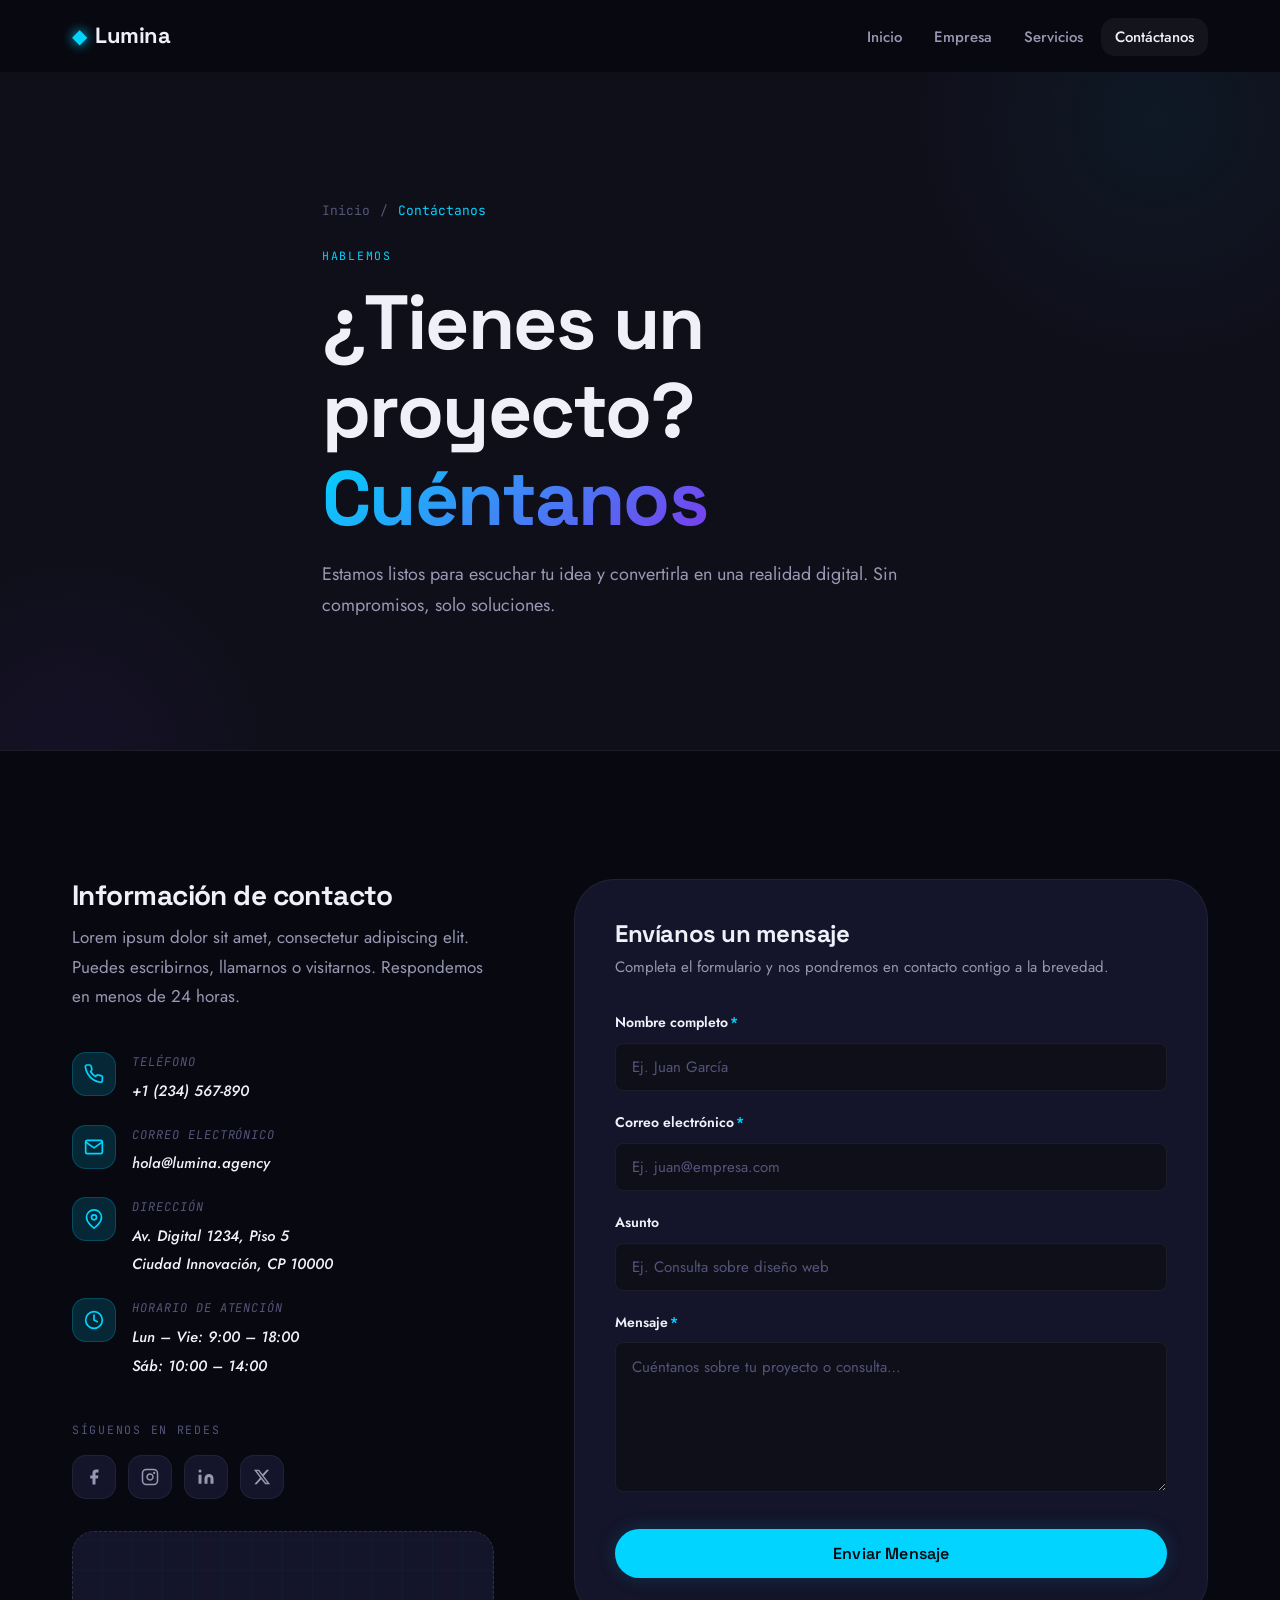
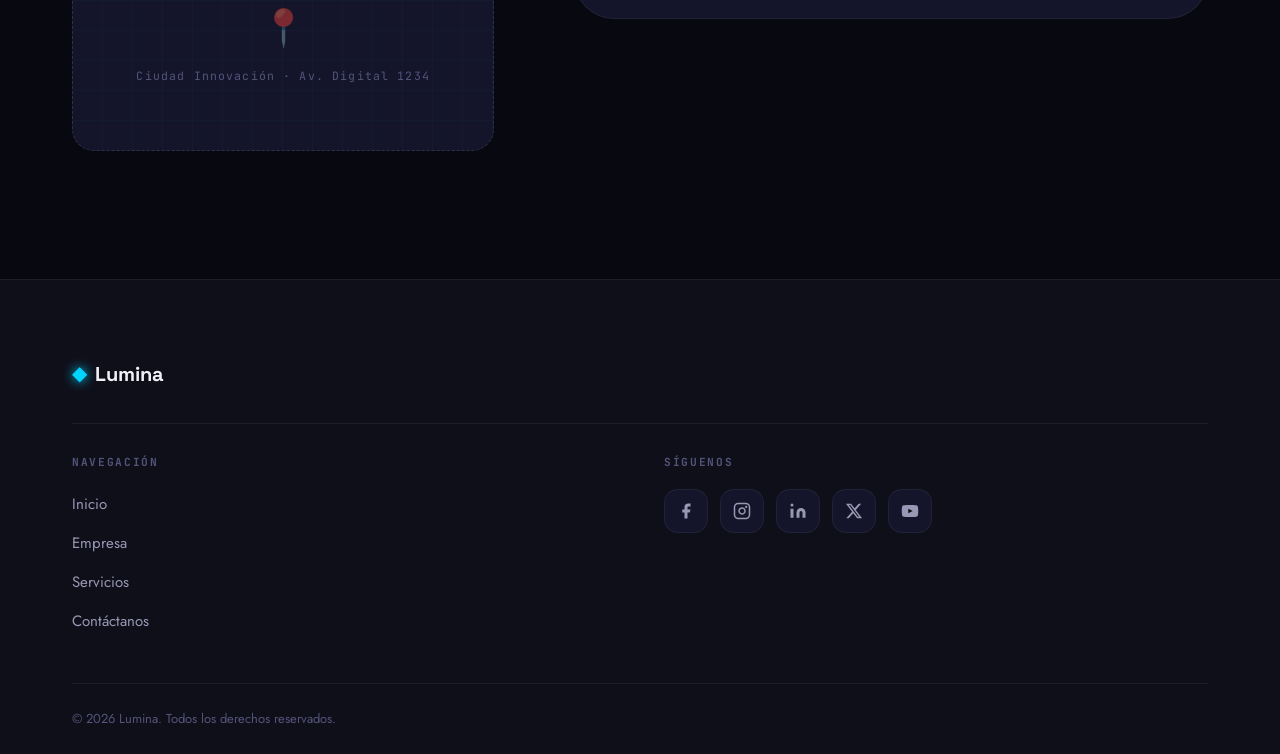
==== contacto.html @ c3c5befe "refactor: rebuild site with full responsive design system and 4-page structure" ====
<!DOCTYPE html>
<html lang="es">
<head>
  <meta charset="UTF-8">
  <meta name="viewport" content="width=device-width, initial-scale=1.0">
  <meta name="description" content="Contáctanos para tu próximo proyecto digital. Lumina ofrece diseño web, estrategia digital y branding. Escríbenos hoy mismo.">
  <meta name="robots" content="index, follow">
  <meta property="og:title" content="Contáctanos — Lumina Agencia Digital">
  <meta property="og:description" content="¿Tienes un proyecto en mente? Hablemos. El equipo de Lumina está listo para ayudarte.">
  <meta property="og:type" content="website">
  <title>Contáctanos — Lumina Agencia Digital</title>
  <link rel="preconnect" href="https://fonts.googleapis.com">
  <link rel="preconnect" href="https://fonts.gstatic.com" crossorigin>
  <link href="https://fonts.googleapis.com/css2?family=Space+Grotesk:wght@400;500;600;700&family=Jost:wght@400;500;600&family=JetBrains+Mono:wght@400;500&display=swap" rel="stylesheet">
  <link rel="stylesheet" href="css/styles.css">
</head>
<body class="page-body">

  <a href="#main-content" class="skip-link">Saltar al contenido principal</a>

  <!-- ── HEADER ── -->
  <header class="site-header" id="site-header" role="banner">
    <div class="container header-inner">
      <a href="index.html" class="logo" aria-label="Lumina — Inicio">
        <span class="logo-mark" aria-hidden="true">◆</span>
        <span class="logo-text">Lumina</span>
      </a>
      <nav class="main-nav" id="main-nav" aria-label="Navegación principal">
        <ul class="nav-list" role="list">
          <li><a href="index.html" class="nav-link">Inicio</a></li>
          <li><a href="empresa.html" class="nav-link">Empresa</a></li>
          <li><a href="servicios.html" class="nav-link">Servicios</a></li>
          <li><a href="contacto.html" class="nav-link">Contáctanos</a></li>
        </ul>
      </nav>
      <button class="hamburger" id="hamburger" aria-label="Abrir menú de navegación" aria-expanded="false" aria-controls="mobile-nav">
        <span aria-hidden="true"></span>
        <span aria-hidden="true"></span>
        <span aria-hidden="true"></span>
      </button>
    </div>
  </header>

  <!-- Mobile nav drawer -->
  <nav class="mobile-nav" id="mobile-nav" aria-label="Navegación móvil" aria-hidden="true">
    <ul class="mobile-nav-list" role="list">
      <li><a href="index.html">Inicio</a></li>
      <li><a href="empresa.html">Empresa</a></li>
      <li><a href="servicios.html">Servicios</a></li>
      <li><a href="contacto.html" class="btn-nav-mobile">Contáctanos</a></li>
    </ul>
  </nav>

  <main id="main-content">

    <!-- ── PAGE HERO ── -->
    <section class="page-hero" aria-labelledby="contacto-heading">
      <div class="container page-hero-content">
        <nav class="breadcrumb" aria-label="Ruta de navegación">
          <a href="index.html">Inicio</a>
          <span class="breadcrumb-sep" aria-hidden="true">/</span>
          <span class="breadcrumb-current" aria-current="page">Contáctanos</span>
        </nav>
        <span class="label">Hablemos</span>
        <h1 id="contacto-heading">¿Tienes un proyecto? <span class="gradient-text">Cuéntanos</span></h1>
        <p>Estamos listos para escuchar tu idea y convertirla en una realidad digital. Sin compromisos, solo soluciones.</p>
      </div>
    </section>

    <!-- ── CONTACT SECTION ── -->
    <section class="contact-section" aria-labelledby="formulario-heading">
      <div class="container contact-grid">

        <!-- ─ Contact Info (left) ─ -->
        <div data-reveal="left">
          <h2 class="contact-info-title" id="formulario-heading">Información de contacto</h2>
          <p class="contact-info-desc">Lorem ipsum dolor sit amet, consectetur adipiscing elit. Puedes escribirnos, llamarnos o visitarnos. Respondemos en menos de 24 horas.</p>

          <address>
            <ul class="contact-items" aria-label="Datos de contacto">
              <li class="contact-item">
                <div class="ci-icon" aria-hidden="true">
                  <svg viewBox="0 0 24 24" aria-hidden="true"><path d="M22 16.92v3a2 2 0 0 1-2.18 2 19.79 19.79 0 0 1-8.63-3.07A19.5 19.5 0 0 1 4.69 12 19.79 19.79 0 0 1 1.61 3.4 2 2 0 0 1 3.6 1.21h3a2 2 0 0 1 2 1.72 12.84 12.84 0 0 0 .7 2.81 2 2 0 0 1-.45 2.11L7.91 9a16 16 0 0 0 6 6l1.27-1.27a2 2 0 0 1 2.11-.45 12.84 12.84 0 0 0 2.81.7A2 2 0 0 1 22 16.92z"/></svg>
                </div>
                <div class="ci-content">
                  <div class="ci-label">Teléfono</div>
                  <a href="tel:+1234567890" class="ci-value" style="transition:color var(--t);" onmouseover="this.style.color='var(--accent)'" onmouseout="this.style.color='var(--text)'">+1 (234) 567-890</a>
                </div>
              </li>
              <li class="contact-item">
                <div class="ci-icon" aria-hidden="true">
                  <svg viewBox="0 0 24 24" aria-hidden="true"><path d="M4 4h16c1.1 0 2 .9 2 2v12c0 1.1-.9 2-2 2H4c-1.1 0-2-.9-2-2V6c0-1.1.9-2 2-2z"/><polyline points="22,6 12,13 2,6"/></svg>
                </div>
                <div class="ci-content">
                  <div class="ci-label">Correo electrónico</div>
                  <a href="mailto:hola@lumina.agency" class="ci-value" style="transition:color var(--t);" onmouseover="this.style.color='var(--accent)'" onmouseout="this.style.color='var(--text)'">hola@lumina.agency</a>
                </div>
              </li>
              <li class="contact-item">
                <div class="ci-icon" aria-hidden="true">
                  <svg viewBox="0 0 24 24" aria-hidden="true"><path d="M21 10c0 7-9 13-9 13s-9-6-9-13a9 9 0 0 1 18 0z"/><circle cx="12" cy="10" r="3"/></svg>
                </div>
                <div class="ci-content">
                  <div class="ci-label">Dirección</div>
                  <span class="ci-value">Av. Digital 1234, Piso 5<br>Ciudad Innovación, CP 10000</span>
                </div>
              </li>
              <li class="contact-item">
                <div class="ci-icon" aria-hidden="true">
                  <svg viewBox="0 0 24 24" aria-hidden="true"><circle cx="12" cy="12" r="10"/><polyline points="12 6 12 12 16 14"/></svg>
                </div>
                <div class="ci-content">
                  <div class="ci-label">Horario de atención</div>
                  <span class="ci-value">Lun – Vie: 9:00 – 18:00<br>Sáb: 10:00 – 14:00</span>
                </div>
              </li>
            </ul>
          </address>

          <!-- Social links -->
          <div style="margin-top:1rem;">
            <p style="font-family:var(--font-mono);font-size:0.72rem;letter-spacing:0.15em;text-transform:uppercase;color:var(--text-3);margin-bottom:1rem;">Síguenos en redes</p>
            <div class="social-links" aria-label="Redes sociales">
              <a href="#" class="social-link" aria-label="Facebook" rel="noopener noreferrer" target="_blank">
                <svg viewBox="0 0 24 24" aria-hidden="true"><path d="M18 2h-3a5 5 0 0 0-5 5v3H7v4h3v8h4v-8h3l1-4h-4V7a1 1 0 0 1 1-1h3z"/></svg>
              </a>
              <a href="#" class="social-link" aria-label="Instagram" rel="noopener noreferrer" target="_blank">
                <svg viewBox="0 0 24 24" aria-hidden="true"><rect x="2" y="2" width="20" height="20" rx="5" ry="5" style="fill:none;stroke:currentColor;stroke-width:2"/><path d="M16 11.37A4 4 0 1 1 12.63 8 4 4 0 0 1 16 11.37z" style="fill:none;stroke:currentColor;stroke-width:2"/><circle cx="17.5" cy="6.5" r="1.5"/></svg>
              </a>
              <a href="#" class="social-link" aria-label="LinkedIn" rel="noopener noreferrer" target="_blank">
                <svg viewBox="0 0 24 24" aria-hidden="true"><path d="M16 8a6 6 0 0 1 6 6v7h-4v-7a2 2 0 0 0-2-2 2 2 0 0 0-2 2v7h-4v-7a6 6 0 0 1 6-6z"/><rect x="2" y="9" width="4" height="12"/><circle cx="4" cy="4" r="2"/></svg>
              </a>
              <a href="#" class="social-link" aria-label="X / Twitter" rel="noopener noreferrer" target="_blank">
                <svg viewBox="0 0 24 24" aria-hidden="true"><path d="M18.244 2.25h3.308l-7.227 8.26 8.502 11.24H16.17l-5.214-6.817L4.99 21.75H1.68l7.73-8.835L1.254 2.25H8.08l4.713 6.231zm-1.161 17.52h1.833L7.084 4.126H5.117z"/></svg>
              </a>
            </div>
          </div>

          <!-- Map placeholder -->
          <div class="map-ph" role="img" aria-label="Mapa de ubicación Lumina — Ciudad Innovación">
            <span class="map-ph-icon" aria-hidden="true">📍</span>
            <span class="map-ph-text">Ciudad Innovación · Av. Digital 1234</span>
          </div>
        </div>

        <!-- ─ Contact Form (right) ─ -->
        <div data-reveal="right">
          <div class="form-card">
            <h2 class="form-title">Envíanos un mensaje</h2>
            <p class="form-sub">Completa el formulario y nos pondremos en contacto contigo a la brevedad.</p>

            <form id="contact-form" novalidate aria-label="Formulario de contacto">

              <div class="form-group">
                <label for="field-name" class="form-label">
                  Nombre completo<span aria-hidden="true">*</span>
                </label>
                <input
                  type="text"
                  id="field-name"
                  class="form-input"
                  name="nombre"
                  placeholder="Ej. Juan García"
                  autocomplete="name"
                  required
                  aria-required="true"
                  aria-describedby="err-name"
                >
                <span id="err-name" class="field-error" role="alert" aria-live="polite"></span>
              </div>

              <div class="form-group">
                <label for="field-email" class="form-label">
                  Correo electrónico<span aria-hidden="true">*</span>
                </label>
                <input
                  type="email"
                  id="field-email"
                  class="form-input"
                  name="correo"
                  placeholder="Ej. juan@empresa.com"
                  autocomplete="email"
                  required
                  aria-required="true"
                  aria-describedby="err-email"
                >
                <span id="err-email" class="field-error" role="alert" aria-live="polite"></span>
              </div>

              <div class="form-group">
                <label for="field-subject" class="form-label">Asunto</label>
                <input
                  type="text"
                  id="field-subject"
                  class="form-input"
                  name="asunto"
                  placeholder="Ej. Consulta sobre diseño web"
                  autocomplete="off"
                >
              </div>

              <div class="form-group">
                <label for="field-message" class="form-label">
                  Mensaje<span aria-hidden="true">*</span>
                </label>
                <textarea
                  id="field-message"
                  class="form-textarea"
                  name="mensaje"
                  placeholder="Cuéntanos sobre tu proyecto o consulta…"
                  rows="5"
                  required
                  aria-required="true"
                  aria-describedby="err-message"
                ></textarea>
                <span id="err-message" class="field-error" role="alert" aria-live="polite"></span>
              </div>

              <button type="submit" class="btn btn-primary form-submit">Enviar Mensaje</button>

              <div id="form-success" class="form-success" role="status" aria-live="polite">
                ✓ ¡Mensaje enviado con éxito! Te contactaremos pronto.
              </div>

            </form>
          </div>
        </div>

      </div>
    </section>

  </main>

  <!-- ── FOOTER ── -->
  <footer class="site-footer" role="contentinfo">
    <div class="container">
      <!-- Brand row -->
      <div class="footer-brand-row">
        <span class="logo-mark" aria-hidden="true">◆</span>
        <span class="footer-logo-text">Lumina</span>
      </div>

      <!-- Two columns -->
      <div class="footer-cols">
        <!-- Col 1: Navigation -->
        <nav aria-label="Navegación del pie de página">
          <h2 class="footer-col-title">Navegación</h2>
          <ul class="footer-nav-list" role="list">
            <li><a href="index.html">Inicio</a></li>
            <li><a href="empresa.html">Empresa</a></li>
            <li><a href="servicios.html">Servicios</a></li>
            <li><a href="contacto.html">Contáctanos</a></li>
          </ul>
        </nav>

        <!-- Col 2: Social -->
        <div>
          <h2 class="footer-col-title">Síguenos</h2>
          <div class="social-links" aria-label="Redes sociales">
            <a href="#" class="social-link" aria-label="Facebook" rel="noopener noreferrer" target="_blank">
              <svg viewBox="0 0 24 24" aria-hidden="true"><path d="M18 2h-3a5 5 0 0 0-5 5v3H7v4h3v8h4v-8h3l1-4h-4V7a1 1 0 0 1 1-1h3z"/></svg>
            </a>
            <a href="#" class="social-link" aria-label="Instagram" rel="noopener noreferrer" target="_blank">
              <svg viewBox="0 0 24 24" aria-hidden="true"><rect x="2" y="2" width="20" height="20" rx="5" ry="5" style="fill:none;stroke:currentColor;stroke-width:2"/><path d="M16 11.37A4 4 0 1 1 12.63 8 4 4 0 0 1 16 11.37z" style="fill:none;stroke:currentColor;stroke-width:2"/><circle cx="17.5" cy="6.5" r="1.5"/></svg>
            </a>
            <a href="#" class="social-link" aria-label="LinkedIn" rel="noopener noreferrer" target="_blank">
              <svg viewBox="0 0 24 24" aria-hidden="true"><path d="M16 8a6 6 0 0 1 6 6v7h-4v-7a2 2 0 0 0-2-2 2 2 0 0 0-2 2v7h-4v-7a6 6 0 0 1 6-6z"/><rect x="2" y="9" width="4" height="12"/><circle cx="4" cy="4" r="2"/></svg>
            </a>
            <a href="#" class="social-link" aria-label="X / Twitter" rel="noopener noreferrer" target="_blank">
              <svg viewBox="0 0 24 24" aria-hidden="true"><path d="M18.244 2.25h3.308l-7.227 8.26 8.502 11.24H16.17l-5.214-6.817L4.99 21.75H1.68l7.73-8.835L1.254 2.25H8.08l4.713 6.231zm-1.161 17.52h1.833L7.084 4.126H5.117z"/></svg>
            </a>
            <a href="#" class="social-link" aria-label="YouTube" rel="noopener noreferrer" target="_blank">
              <svg viewBox="0 0 24 24" aria-hidden="true"><path d="M22.54 6.42a2.78 2.78 0 0 0-1.94-1.96C18.88 4 12 4 12 4s-6.88 0-8.6.46a2.78 2.78 0 0 0-1.94 1.96A29 29 0 0 0 1 12a29 29 0 0 0 .46 5.58A2.78 2.78 0 0 0 3.4 19.6C5.12 20 12 20 12 20s6.88 0 8.6-.46a2.78 2.78 0 0 0 1.94-1.96A29 29 0 0 0 23 12a29 29 0 0 0-.46-5.58z"/><polygon points="9.75 15.02 15.5 12 9.75 8.98 9.75 15.02" style="fill:var(--bg)"/></svg>
            </a>
          </div>
        </div>
      </div>
    </div>

    <div class="footer-bottom">
      <div class="container" style="display:flex;flex-wrap:wrap;justify-content:space-between;align-items:center;gap:0.5rem;">
        <p class="footer-copy">&copy; 2026 Lumina. Todos los derechos reservados.</p>
      </div>
    </div>
  </footer>

  <script src="js/main.js"></script>
</body>
</html>
---- css/styles.css ----
/* =============================================================
   LUMINA — Global Stylesheet v1.0
   Dark-first · Mobile-first · Neon accents · SEO-ready
   ============================================================= */

/* ── 1. DESIGN TOKENS ── */
:root {
  /* Background palette */
  --bg: #080810;
  --bg-surface: #0f0f1a;
  --bg-card: #14142a;
  --bg-card-hover: #1a1a32;

  /* Borders */
  --border: rgba(255, 255, 255, 0.06);
  --border-md: rgba(255, 255, 255, 0.12);

  /* Accent colors */
  --accent: #00d4ff;
  --accent-hover: #33ddff;
  --accent-glow: rgba(0, 212, 255, 0.16);
  --accent-2: #7c3aed;
  --accent-2-glow: rgba(124, 58, 237, 0.16);
  --accent-amber: #f59e0b;

  /* Text */
  --text: #f0f0f8;
  --text-2: #9898b4;
  --text-3: #54547a;

  /* Typography */
  --font-display: 'Space Grotesk', system-ui, sans-serif;
  --font-body: 'Jost', system-ui, -apple-system, sans-serif;
  --font-mono: 'JetBrains Mono', 'Fira Code', monospace;

  /* Fluid type scale */
  --h1: clamp(2.4rem, 6vw, 5rem);
  --h2: clamp(1.9rem, 4vw, 3rem);
  --h3: clamp(1.2rem, 2.5vw, 1.625rem);
  --body-size: clamp(1rem, 1.5vw, 1.0625rem);

  /* Spacing */
  --container: 1200px;
  --pad: clamp(1rem, 4vw, 2rem);
  --section: clamp(5rem, 10vw, 9rem);

  /* Border radius */
  --r-sm: 8px;
  --r-md: 14px;
  --r-lg: 22px;
  --r-xl: 40px;

  /* Shadows */
  --shadow: 0 8px 32px rgba(0, 0, 0, 0.55);
  --shadow-sm: 0 2px 8px rgba(0, 0, 0, 0.4);
  --glow: 0 0 24px var(--accent-glow);

  /* Transitions */
  --ease: cubic-bezier(0.4, 0, 0.2, 1);
  --t: 0.25s var(--ease);
  --t-slow: 0.4s var(--ease);
}

/* ── 2. RESET & BASE ── */
*, *::before, *::after {
  box-sizing: border-box;
  margin: 0;
  padding: 0;
}

html {
  scroll-behavior: smooth;
  -webkit-text-size-adjust: 100%;
}

body {
  font-family: var(--font-body);
  font-size: var(--body-size);
  line-height: 1.7;
  color: var(--text);
  background: var(--bg);
  overflow-x: hidden;
  -webkit-font-smoothing: antialiased;
  -moz-osx-font-smoothing: grayscale;
}

img, video {
  max-width: 100%;
  height: auto;
  display: block;
}

a {
  color: inherit;
  text-decoration: none;
}

ul, ol { list-style: none; }

button {
  border: none;
  background: none;
  cursor: pointer;
  font-family: inherit;
  font-size: inherit;
  color: inherit;
}

input, textarea, select {
  font-family: inherit;
  font-size: inherit;
}

h1, h2, h3, h4, h5, h6 {
  font-family: var(--font-display);
  font-weight: 700;
  line-height: 1.15;
  letter-spacing: -0.02em;
  color: var(--text);
}

/* ── 3. LAYOUT ── */
.container {
  width: 100%;
  max-width: var(--container);
  margin-inline: auto;
  padding-inline: var(--pad);
}

section {
  padding-block: var(--section);
}

/* ── 4. TYPOGRAPHY UTILITIES ── */
.label {
  font-family: var(--font-mono);
  font-size: 0.72rem;
  letter-spacing: 0.15em;
  text-transform: uppercase;
  color: var(--accent);
  display: block;
  margin-bottom: 0.75rem;
}

.section-title {
  font-size: var(--h2);
  margin-bottom: 1rem;
}

.section-sub {
  font-size: var(--body-size);
  color: var(--text-2);
  max-width: 58ch;
  line-height: 1.75;
}

.gradient-text {
  background: linear-gradient(135deg, var(--accent) 0%, var(--accent-2) 100%);
  -webkit-background-clip: text;
  -webkit-text-fill-color: transparent;
  background-clip: text;
}

.text-center { text-align: center; }

/* ── 5. BUTTONS ── */
.btn {
  display: inline-flex;
  align-items: center;
  justify-content: center;
  gap: 0.5rem;
  padding: 0.75rem 1.75rem;
  border-radius: var(--r-xl);
  font-family: var(--font-display);
  font-size: 0.9375rem;
  font-weight: 600;
  letter-spacing: 0.01em;
  transition: var(--t);
  white-space: nowrap;
  cursor: pointer;
}

.btn-primary {
  background: var(--accent);
  color: #080810;
  box-shadow: 0 0 20px var(--accent-glow);
}
.btn-primary:hover {
  background: var(--accent-hover);
  box-shadow: 0 0 32px rgba(0, 212, 255, 0.35);
  transform: translateY(-2px);
}

.btn-secondary {
  background: var(--accent-2);
  color: #fff;
  box-shadow: 0 0 20px var(--accent-2-glow);
}
.btn-secondary:hover {
  background: #8b46f5;
  box-shadow: 0 0 32px rgba(124, 58, 237, 0.35);
  transform: translateY(-2px);
}

.btn-outline {
  background: transparent;
  color: var(--accent);
  border: 1px solid var(--accent);
}
.btn-outline:hover {
  background: var(--accent);
  color: #080810;
  box-shadow: var(--glow);
  transform: translateY(-2px);
}

/* ── 6. HEADER & NAVIGATION ── */
.site-header {
  position: fixed;
  top: 0;
  left: 0;
  right: 0;
  z-index: 100;
  transition: background var(--t-slow), border-color var(--t-slow), backdrop-filter var(--t-slow);
  border-bottom: 1px solid transparent;
}

.site-header.scrolled {
  background: rgba(8, 8, 16, 0.9);
  backdrop-filter: blur(18px);
  -webkit-backdrop-filter: blur(18px);
  border-bottom-color: var(--border);
}

.header-inner {
  display: flex;
  align-items: center;
  justify-content: space-between;
  height: 72px;
  gap: 2rem;
}

.logo {
  display: flex;
  align-items: center;
  gap: 0.5rem;
  font-family: var(--font-display);
  font-size: 1.375rem;
  font-weight: 700;
  letter-spacing: -0.02em;
  color: var(--text);
  transition: color var(--t);
  flex-shrink: 0;
}
.logo:hover { color: var(--accent); }

.logo-mark {
  color: var(--accent);
  font-size: 1.25rem;
  filter: drop-shadow(0 0 6px var(--accent));
}

/* Desktop nav */
.main-nav { display: none; }

@media (min-width: 768px) {
  .main-nav { display: flex; }
}

.nav-list {
  display: flex;
  align-items: center;
  gap: 0.25rem;
}

.nav-link {
  font-size: 0.9375rem;
  font-weight: 500;
  color: var(--text-2);
  padding: 0.5rem 0.875rem;
  border-radius: var(--r-md);
  transition: var(--t);
}
.nav-link:hover,
.nav-link.active {
  color: var(--text);
  background: rgba(255, 255, 255, 0.05);
}

/* Hamburger button */
.hamburger {
  display: flex;
  flex-direction: column;
  justify-content: center;
  align-items: center;
  width: 44px;
  height: 44px;
  gap: 5px;
  border-radius: var(--r-sm);
  border: 1px solid var(--border);
  transition: var(--t);
}
.hamburger:hover {
  border-color: var(--accent);
  background: var(--accent-glow);
}
@media (min-width: 768px) {
  .hamburger { display: none; }
}

.hamburger span {
  display: block;
  width: 20px;
  height: 2px;
  background: var(--text);
  border-radius: 2px;
  transition: var(--t);
  transform-origin: center;
}
.hamburger.open span:nth-child(1) { transform: translateY(7px) rotate(45deg); }
.hamburger.open span:nth-child(2) { opacity: 0; transform: scaleX(0); }
.hamburger.open span:nth-child(3) { transform: translateY(-7px) rotate(-45deg); }

/* Mobile nav drawer */
.mobile-nav {
  position: fixed;
  top: 72px;
  left: 0;
  right: 0;
  background: rgba(8, 8, 16, 0.98);
  backdrop-filter: blur(20px);
  -webkit-backdrop-filter: blur(20px);
  border-bottom: 1px solid var(--border);
  padding: 1.5rem var(--pad) 2rem;
  z-index: 99;
  transform: translateY(-110%);
  opacity: 0;
  transition: transform var(--t-slow), opacity var(--t-slow);
  pointer-events: none;
}
.mobile-nav.open {
  transform: translateY(0);
  opacity: 1;
  pointer-events: all;
}
@media (min-width: 768px) {
  .mobile-nav { display: none; }
}

.mobile-nav-list {
  display: flex;
  flex-direction: column;
  gap: 0.5rem;
}
.mobile-nav-list a {
  display: block;
  padding: 0.875rem 1rem;
  border-radius: var(--r-md);
  font-size: 1.0625rem;
  font-weight: 500;
  color: var(--text-2);
  transition: var(--t);
  border: 1px solid transparent;
}
.mobile-nav-list a:hover,
.mobile-nav-list a.active {
  background: var(--bg-card);
  color: var(--text);
  border-color: var(--border);
}

/* Offset body for fixed header */
.page-body {
  padding-top: 72px;
}

/* ── 7. HERO SLIDER ── */
.hero {
  position: relative;
  overflow: hidden;
}

.slider {
  position: relative;
}

.slide {
  display: none;
  position: relative;
  width: 100%;
  /* Mobile: taller/portrait feel */
  height: clamp(500px, 88vh, 700px);
  align-items: center;
  overflow: hidden;
}

@media (min-width: 768px) {
  .slide {
    /* Desktop: wide/horizontal feel */
    height: clamp(580px, 88vh, 840px);
  }
}

.slide.active {
  display: flex;
}

/* Gradient placeholder backgrounds */
.slide::before {
  content: '';
  position: absolute;
  inset: 0;
  z-index: 0;
  background-size: cover;
  background-position: center;
}

.slide-1::before {
  background: linear-gradient(135deg, #06091c 0%, #120830 45%, #060e24 100%);
}
.slide-2::before {
  background: linear-gradient(135deg, #091a06 0%, #060e30 45%, #180830 100%);
}
.slide-3::before {
  background: linear-gradient(135deg, #1a0608 0%, #0c0618 45%, #06101c 100%);
}

/* Ambient glow overlays */
.slide::after {
  content: '';
  position: absolute;
  inset: 0;
  background:
    radial-gradient(ellipse 65% 65% at 70% 50%, rgba(0, 212, 255, 0.07) 0%, transparent 70%),
    radial-gradient(ellipse 45% 45% at 25% 60%, rgba(124, 58, 237, 0.09) 0%, transparent 70%);
  z-index: 1;
  pointer-events: none;
}

/* Decorative grid lines */
.slide-grid {
  position: absolute;
  inset: 0;
  background-image:
    linear-gradient(rgba(0, 212, 255, 0.03) 1px, transparent 1px),
    linear-gradient(90deg, rgba(0, 212, 255, 0.03) 1px, transparent 1px);
  background-size: 60px 60px;
  z-index: 1;
  pointer-events: none;
}

.slide-content {
  position: relative;
  z-index: 2;
  padding-block: 2rem;
}

.slide h1 {
  font-size: var(--h1);
  color: var(--text);
  margin-bottom: 1.25rem;
  max-width: 14ch;
}

.slide p {
  font-size: clamp(1rem, 2vw, 1.2rem);
  color: var(--text-2);
  max-width: 52ch;
  margin-bottom: 2.25rem;
  line-height: 1.75;
}

.slide-actions {
  display: flex;
  flex-wrap: wrap;
  gap: 1rem;
  align-items: center;
}

/* Slider controls */
.slider-controls {
  position: absolute;
  bottom: 2.5rem;
  left: 0;
  right: 0;
  z-index: 10;
  display: flex;
  align-items: center;
  justify-content: center;
  gap: 1rem;
}

.slider-dots {
  display: flex;
  gap: 0.5rem;
  align-items: center;
}

.dot {
  width: 8px;
  height: 8px;
  border-radius: 50%;
  background: rgba(255, 255, 255, 0.28);
  transition: var(--t);
  cursor: pointer;
  border: none;
  padding: 0;
}
.dot.active {
  background: var(--accent);
  width: 26px;
  border-radius: 4px;
  box-shadow: 0 0 10px var(--accent-glow);
}

.slider-btn {
  width: 40px;
  height: 40px;
  border-radius: 50%;
  background: rgba(255, 255, 255, 0.07);
  border: 1px solid var(--border-md);
  color: var(--text);
  display: flex;
  align-items: center;
  justify-content: center;
  transition: var(--t);
  font-size: 1.1rem;
}
.slider-btn:hover {
  background: var(--accent);
  border-color: var(--accent);
  color: #080810;
  box-shadow: 0 0 14px var(--accent-glow);
}

/* ── 8. HOME — SECTIONS ── */

/* Intro/About brief */
.intro-section {
  background: var(--bg-surface);
  position: relative;
  overflow: hidden;
}
.intro-section::before {
  content: '';
  position: absolute;
  top: -40%;
  right: -15%;
  width: 600px;
  height: 600px;
  background: radial-gradient(circle, rgba(124, 58, 237, 0.055) 0%, transparent 70%);
  pointer-events: none;
}

.intro-grid {
  display: grid;
  grid-template-columns: 1fr;
  gap: 3.5rem;
  align-items: center;
}
@media (min-width: 900px) {
  .intro-grid {
    grid-template-columns: 1fr 1fr;
    gap: 5rem;
  }
}

.intro-image-wrap {
  position: relative;
  border-radius: var(--r-lg);
  overflow: hidden;
  aspect-ratio: 4 / 3;
  background: var(--bg-card);
  border: 1px solid var(--border);
}

.image-ph {
  width: 100%;
  height: 100%;
  display: flex;
  align-items: center;
  justify-content: center;
  background: linear-gradient(135deg, #14142a, #1a1040);
  font-size: 5rem;
}

.stat-number {
  font-family: var(--font-display);
  font-size: clamp(1.75rem, 3vw, 2.25rem);
  font-weight: 700;
  color: var(--accent);
  line-height: 1;
  margin-bottom: 0.25rem;
}

.stat-label {
  font-size: 0.78rem;
  color: var(--text-2);
  letter-spacing: 0.03em;
}

/* Section header block */
.section-header {
  margin-bottom: 3.5rem;
}
.section-header.centered {
  text-align: center;
}
.section-header.centered .section-sub {
  margin-inline: auto;
}

/* Service / General cards grid */
.cards-grid {
  display: grid;
  grid-template-columns: 1fr;
  gap: 1.5rem;
}
@media (min-width: 580px) {
  .cards-grid { grid-template-columns: repeat(2, 1fr); }
}
@media (min-width: 900px) {
  .cards-grid { grid-template-columns: repeat(3, 1fr); }
}

/* Card */
.card {
  background: var(--bg-card);
  border: 1px solid var(--border);
  border-radius: var(--r-lg);
  padding: 2rem;
  transition: var(--t);
  position: relative;
  overflow: hidden;
  display: flex;
  flex-direction: column;
}

.card:hover {
  background: var(--bg-card-hover);
  border-color: var(--border-md);
  transform: translateY(-5px);
  box-shadow: var(--shadow);
}

.card-icon svg {
  width: 24px;
  height: 24px;
  stroke: currentColor;
  fill: none;
  stroke-width: 2;
  stroke-linecap: round;
  stroke-linejoin: round;
}

.card-title {
  font-size: 1.125rem;
  font-weight: 600;
  margin-bottom: 0.75rem;
  color: var(--text);
}

.card-desc {
  font-size: 0.9375rem;
  color: var(--text-2);
  line-height: 1.7;
  flex: 1;
}

.card-link {
  display: inline-flex;
  align-items: center;
  gap: 0.375rem;
  font-size: 0.875rem;
  font-weight: 600;
  color: var(--accent);
  margin-top: 1.5rem;
  transition: var(--t);
}
.card-link:hover { gap: 0.65rem; }

/* Testimonials */
.testimonials {
  background: var(--bg-surface);
}

.testimonials-grid {
  display: grid;
  grid-template-columns: 1fr;
  gap: 1.5rem;
}
@media (min-width: 680px) {
  .testimonials-grid { grid-template-columns: repeat(2, 1fr); }
}
@media (min-width: 1000px) {
  .testimonials-grid { grid-template-columns: repeat(3, 1fr); }
}

.testimonial-card {
  background: var(--bg-card);
  border: 1px solid var(--border);
  border-radius: var(--r-lg);
  padding: 2rem;
  transition: var(--t);
  position: relative;
}
.testimonial-card:hover {
  border-color: var(--border-md);
  transform: translateY(-4px);
  box-shadow: var(--shadow);
}

.stars {
  display: flex;
  gap: 3px;
  margin-bottom: 1rem;
  color: var(--accent-amber);
}

.testimonial-text {
  font-size: 0.9375rem;
  color: var(--text-2);
  line-height: 1.75;
  font-style: italic;
  margin-bottom: 1.5rem;
}

.author {
  display: flex;
  align-items: center;
  gap: 0.875rem;
}

.author-avatar {
  width: 44px;
  height: 44px;
  border-radius: 50%;
  background: linear-gradient(135deg, var(--accent), var(--accent-2));
  display: flex;
  align-items: center;
  justify-content: center;
  font-family: var(--font-display);
  font-weight: 700;
  font-size: 1rem;
  color: #fff;
  flex-shrink: 0;
}

.author-name {
  font-weight: 600;
  font-size: 0.9375rem;
  color: var(--text);
  line-height: 1.3;
}

.author-role {
  font-size: 0.8125rem;
  color: var(--text-2);
}

/* CTA section */
.cta-section {
  background: var(--bg);
  position: relative;
  overflow: hidden;
  text-align: center;
}
.cta-section::before {
  content: '';
  position: absolute;
  inset: 0;
  background: radial-gradient(ellipse 70% 70% at 50% 50%, rgba(0, 212, 255, 0.05) 0%, transparent 70%);
  pointer-events: none;
}
.cta-inner {
  position: relative;
  z-index: 1;
  max-width: 640px;
  margin-inline: auto;
}
.cta-inner h2 { font-size: var(--h2); margin-bottom: 1.25rem; }
.cta-inner p { color: var(--text-2); font-size: 1.0625rem; margin-bottom: 2.5rem; line-height: 1.75; }
.cta-actions { display: flex; flex-wrap: wrap; gap: 1rem; justify-content: center; }

/* ── 9. PAGE HERO (inner pages) ── */
.page-hero {
  padding-block: clamp(5rem, 10vw, 8rem);
  background: var(--bg-surface);
  position: relative;
  overflow: hidden;
  border-bottom: 1px solid var(--border);
}
.page-hero::before {
  content: '';
  position: absolute;
  top: -30%;
  right: -10%;
  width: 500px;
  height: 500px;
  background: radial-gradient(circle, rgba(0, 212, 255, 0.05) 0%, transparent 70%);
  pointer-events: none;
}
.page-hero::after {
  content: '';
  position: absolute;
  bottom: -30%;
  left: -10%;
  width: 400px;
  height: 400px;
  background: radial-gradient(circle, rgba(124, 58, 237, 0.06) 0%, transparent 70%);
  pointer-events: none;
}
.page-hero-content {
  position: relative;
  z-index: 1;
  max-width: 700px;
}
.page-hero h1 { font-size: var(--h1); margin-bottom: 1rem; }
.page-hero p { font-size: 1.125rem; color: var(--text-2); max-width: 54ch; line-height: 1.75; }

.breadcrumb {
  display: flex;
  align-items: center;
  gap: 0.5rem;
  font-size: 0.8125rem;
  color: var(--text-3);
  margin-bottom: 1.5rem;
  font-family: var(--font-mono);
}
.breadcrumb a { color: var(--text-3); transition: color var(--t); }
.breadcrumb a:hover { color: var(--accent); }
.breadcrumb-sep { color: var(--text-3); margin-inline: 0.125rem; }
.breadcrumb-current { color: var(--accent); }

/* ── 10. COMPANY PAGE ── */
.history-section { background: var(--bg); }

.history-grid {
  display: grid;
  grid-template-columns: 1fr;
  gap: 3.5rem;
  align-items: center;
}
@media (min-width: 900px) {
  .history-grid {
    grid-template-columns: 1fr 1fr;
    gap: 5rem;
  }
  .history-grid.reverse > :first-child { order: 2; }
  .history-grid.reverse > :last-child { order: 1; }
}

.image-block {
  position: relative;
  border-radius: var(--r-lg);
  overflow: hidden;
  aspect-ratio: 4 / 3;
  background: var(--bg-card);
  border: 1px solid var(--border);
}

/* Mission / Vision / Values */
.mvv-section { background: var(--bg-surface); }

.mvv-grid {
  display: grid;
  grid-template-columns: 1fr;
  gap: 1.5rem;
  margin-top: 3.5rem;
}
@media (min-width: 680px) {
  .mvv-grid { grid-template-columns: repeat(2, 1fr); }
}
@media (min-width: 1000px) {
  .mvv-grid { grid-template-columns: repeat(3, 1fr); }
}

.mvv-card {
  background: var(--bg-card);
  border: 1px solid var(--border);
  border-radius: var(--r-lg);
  padding: 2rem 2rem 2.5rem;
  transition: var(--t);
  position: relative;
  overflow: hidden;
}
.mvv-card::before {
  content: '';
  position: absolute;
  top: 0;
  left: 0;
  right: 0;
  height: 3px;
  background: linear-gradient(90deg, var(--accent), var(--accent-2));
  opacity: 0;
  transition: opacity var(--t-slow);
}
.mvv-card:hover {
  background: var(--bg-card-hover);
  border-color: var(--border-md);
  transform: translateY(-5px);
  box-shadow: var(--shadow);
}
.mvv-card:hover::before { opacity: 1; }

.mvv-icon {
  font-size: 2.5rem;
  margin-bottom: 1.25rem;
  line-height: 1;
}
.mvv-title {
  font-size: 1.25rem;
  font-weight: 700;
  margin-bottom: 0.75rem;
}
.mvv-text {
  font-size: 0.9375rem;
  color: var(--text-2);
  line-height: 1.75;
}

/* Values */
.values-section { background: var(--bg); }

.values-grid {
  display: grid;
  grid-template-columns: repeat(2, 1fr);
  gap: 1rem;
  margin-top: 3.5rem;
}
@media (min-width: 600px) { .values-grid { grid-template-columns: repeat(3, 1fr); } }
@media (min-width: 900px) { .values-grid { grid-template-columns: repeat(4, 1fr); } }

.value-item {
  background: var(--bg-card);
  border: 1px solid var(--border);
  border-radius: var(--r-md);
  padding: 1.5rem 1.25rem;
  text-align: center;
  transition: var(--t);
}
.value-item:hover {
  border-color: var(--accent);
  box-shadow: 0 0 18px var(--accent-glow);
  transform: translateY(-3px);
}
.value-emoji { font-size: 2rem; margin-bottom: 0.75rem; display: block; }
.value-name { font-size: 0.9375rem; font-weight: 600; margin-bottom: 0.25rem; }
.value-desc { font-size: 0.8125rem; color: var(--text-2); line-height: 1.5; }

/* ── 11. SERVICES PAGE ── */
.services-full { background: var(--bg); }
.services-full .cards-grid {
  gap: 1.75rem;
}

/* ── 12. CONTACT PAGE ── */
.contact-section { background: var(--bg); }

.contact-grid {
  display: grid;
  grid-template-columns: 1fr;
  gap: 4rem;
  align-items: start;
}
@media (min-width: 900px) {
  .contact-grid {
    grid-template-columns: 1fr 1.5fr;
    gap: 5rem;
  }
}

/* Form card */
.form-card {
  background: var(--bg-card);
  border: 1px solid var(--border);
  border-radius: var(--r-xl);
  padding: clamp(1.5rem, 4vw, 2.5rem);
}

.form-title { font-size: 1.5rem; margin-bottom: 0.5rem; }
.form-sub { font-size: 0.9375rem; color: var(--text-2); margin-bottom: 2rem; line-height: 1.6; }

.form-group { margin-bottom: 1.25rem; }

.form-label {
  display: block;
  font-size: 0.875rem;
  font-weight: 600;
  color: var(--text);
  margin-bottom: 0.5rem;
}
.form-label span { color: var(--accent); margin-left: 2px; }

.form-input,
.form-textarea {
  width: 100%;
  background: var(--bg-surface);
  border: 1px solid var(--border);
  border-radius: var(--r-sm);
  padding: 0.75rem 1rem;
  color: var(--text);
  font-size: 0.9375rem;
  transition: var(--t);
  outline: none;
}
.form-input:focus,
.form-textarea:focus {
  border-color: var(--accent);
  box-shadow: 0 0 0 3px var(--accent-glow);
}
.form-input::placeholder,
.form-textarea::placeholder { color: var(--text-3); }
.form-input.error,
.form-textarea.error { border-color: #ef4444; }

.form-textarea {
  resize: vertical;
  min-height: 140px;
  line-height: 1.65;
}

.field-error {
  font-size: 0.8125rem;
  color: #ef4444;
  margin-top: 0.375rem;
  display: none;
}
.field-error.visible { display: block; }

.form-submit {
  width: 100%;
  padding: 0.875rem;
  font-size: 1rem;
  margin-top: 0.5rem;
}

.form-success {
  display: none;
  padding: 1rem 1.25rem;
  background: rgba(34, 197, 94, 0.1);
  border: 1px solid rgba(34, 197, 94, 0.25);
  border-radius: var(--r-md);
  color: #22c55e;
  font-size: 0.9375rem;
  margin-top: 1rem;
  text-align: center;
}
.form-success.visible { display: block; }

/* Contact info side */
.contact-info-title { font-size: 1.75rem; margin-bottom: 0.75rem; }
.contact-info-desc { color: var(--text-2); line-height: 1.75; margin-bottom: 2.5rem; }

.contact-items {
  display: flex;
  flex-direction: column;
  gap: 1.25rem;
  margin-bottom: 2.5rem;
}

.contact-item {
  display: flex;
  align-items: flex-start;
  gap: 1rem;
}

.ci-icon {
  width: 44px;
  height: 44px;
  border-radius: var(--r-md);
  background: var(--accent-glow);
  border: 1px solid rgba(0, 212, 255, 0.2);
  display: flex;
  align-items: center;
  justify-content: center;
  color: var(--accent);
  flex-shrink: 0;
}
.ci-icon svg {
  width: 20px;
  height: 20px;
  stroke: currentColor;
  fill: none;
  stroke-width: 2;
  stroke-linecap: round;
  stroke-linejoin: round;
}

.ci-label {
  font-size: 0.75rem;
  color: var(--text-3);
  letter-spacing: 0.08em;
  text-transform: uppercase;
  font-family: var(--font-mono);
  margin-bottom: 0.2rem;
}
.ci-value { font-size: 0.9375rem; color: var(--text); font-weight: 500; }

/* Map placeholder */
.map-ph {
  width: 100%;
  height: 220px;
  background: var(--bg-card);
  border: 1px dashed var(--border-md);
  border-radius: var(--r-lg);
  display: flex;
  flex-direction: column;
  align-items: center;
  justify-content: center;
  gap: 0.5rem;
  margin-top: 2rem;
  position: relative;
  overflow: hidden;
}
.map-ph::before {
  content: '';
  position: absolute;
  inset: 0;
  background:
    repeating-linear-gradient(0deg, transparent, transparent 29px, rgba(0, 212, 255, 0.03) 29px, rgba(0, 212, 255, 0.03) 30px),
    repeating-linear-gradient(90deg, transparent, transparent 29px, rgba(0, 212, 255, 0.03) 29px, rgba(0, 212, 255, 0.03) 30px);
  pointer-events: none;
}
.map-ph-icon { font-size: 2.25rem; opacity: 0.45; position: relative; z-index: 1; }
.map-ph-text {
  position: relative;
  z-index: 1;
  font-family: var(--font-mono);
  font-size: 0.72rem;
  letter-spacing: 0.1em;
  color: var(--text-3);
}

/* ── 13. FOOTER ── */
.site-footer {
  background: var(--bg-surface);
  border-top: 1px solid var(--border);
  padding-top: clamp(3rem, 6vw, 5rem);
}

/* The two-column layout */
.footer-cols {
  display: grid;
  grid-template-columns: 1fr;
  gap: 3rem;
  padding-bottom: 3rem;
  border-bottom: 1px solid var(--border);
}
@media (min-width: 600px) {
  .footer-cols {
    grid-template-columns: 1fr 1fr;
    align-items: start;
  }
}

/* Optional branding row above columns */
.footer-brand-row {
  display: flex;
  align-items: center;
  gap: 0.5rem;
  margin-bottom: 2rem;
  padding-bottom: 2rem;
  border-bottom: 1px solid var(--border);
}
.footer-logo-text {
  font-family: var(--font-display);
  font-size: 1.25rem;
  font-weight: 700;
}

.footer-col-title {
  font-family: var(--font-mono);
  font-size: 0.7rem;
  letter-spacing: 0.15em;
  text-transform: uppercase;
  color: var(--text-3);
  margin-bottom: 1.25rem;
}

.footer-nav-list {
  display: flex;
  flex-direction: column;
  gap: 0.625rem;
}
.footer-nav-list a {
  font-size: 0.9375rem;
  color: var(--text-2);
  transition: var(--t);
  display: inline-flex;
  align-items: center;
  gap: 0;
}
.footer-nav-list a:hover { color: var(--accent); gap: 0.375rem; }
.footer-nav-list a::before {
  content: '→';
  font-size: 0.75rem;
  color: var(--accent);
  opacity: 0;
  width: 0;
  overflow: hidden;
  transition: opacity var(--t), width var(--t);
}
.footer-nav-list a:hover::before { opacity: 1; width: 1.1rem; }

.social-links {
  display: flex;
  flex-wrap: wrap;
  gap: 0.75rem;
}

.social-link {
  width: 44px;
  height: 44px;
  border-radius: var(--r-md);
  background: var(--bg-card);
  border: 1px solid var(--border);
  display: flex;
  align-items: center;
  justify-content: center;
  color: var(--text-2);
  transition: var(--t);
}
.social-link:hover {
  background: var(--accent);
  border-color: var(--accent);
  color: #080810;
  box-shadow: 0 0 16px var(--accent-glow);
  transform: translateY(-2px);
}
.social-link svg {
  width: 18px;
  height: 18px;
  fill: currentColor;
}

.footer-bottom {
  padding-block: 1.5rem;
  display: flex;
  flex-direction: column;
  align-items: center;
  gap: 0.5rem;
  text-align: center;
}
@media (min-width: 640px) {
  .footer-bottom {
    flex-direction: row;
    justify-content: space-between;
    text-align: left;
  }
}
.footer-copy { font-size: 0.8125rem; color: var(--text-3); }

/* ── 14. SCROLL REVEAL ANIMATIONS ── */
[data-reveal] {
  opacity: 0;
  transform: translateY(28px);
  transition: opacity 0.65s var(--ease), transform 0.65s var(--ease);
}
[data-reveal].revealed {
  opacity: 1;
  transform: translateY(0);
}
[data-reveal="left"]  { transform: translateX(-28px); }
[data-reveal="right"] { transform: translateX(28px); }
[data-reveal="left"].revealed,
[data-reveal="right"].revealed { transform: translateX(0); }

[data-delay="1"] { transition-delay: 0.1s; }
[data-delay="2"] { transition-delay: 0.2s; }
[data-delay="3"] { transition-delay: 0.3s; }
[data-delay="4"] { transition-delay: 0.4s; }
[data-delay="5"] { transition-delay: 0.5s; }
[data-delay="6"] { transition-delay: 0.6s; }

/* ── 15. ACCESSIBILITY ── */
.skip-link {
  position: absolute;
  top: -100px;
  left: 1rem;
  z-index: 999;
  background: var(--accent);
  color: #080810;
  padding: 0.5rem 1rem;
  border-radius: var(--r-sm);
  font-weight: 700;
  transition: top var(--t);
}
.skip-link:focus { top: 1rem; }

:focus-visible {
  outline: 2px solid var(--accent);
  outline-offset: 3px;
  border-radius: var(--r-sm);
}

/* ── 16. EXTRAS ── */
::selection {
  background: rgba(0, 212, 255, 0.2);
  color: var(--text);
}

::-webkit-scrollbar { width: 6px; }
::-webkit-scrollbar-track { background: var(--bg); }
::-webkit-scrollbar-thumb { background: var(--border-md); border-radius: 3px; }
::-webkit-scrollbar-thumb:hover { background: var(--accent); }

hr.divider { height: 1px; background: var(--border); border: none; margin: 0; }
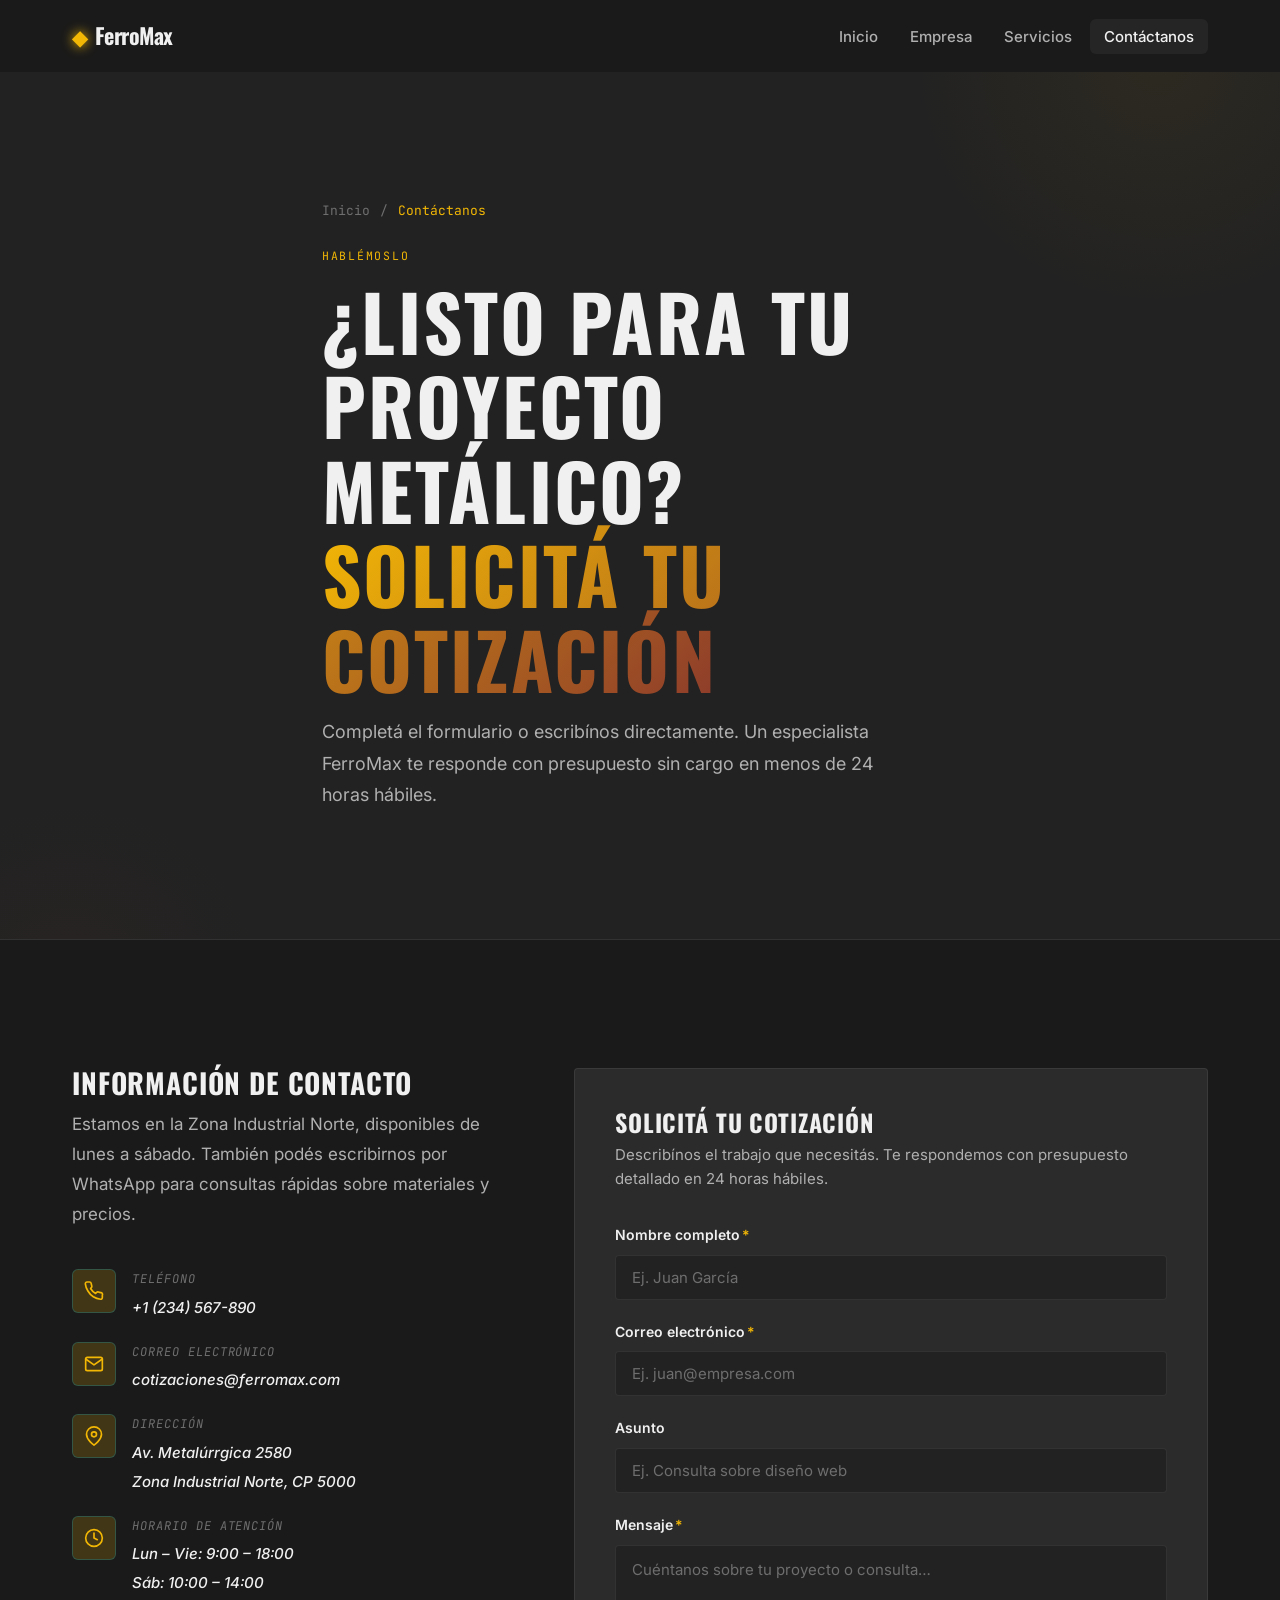
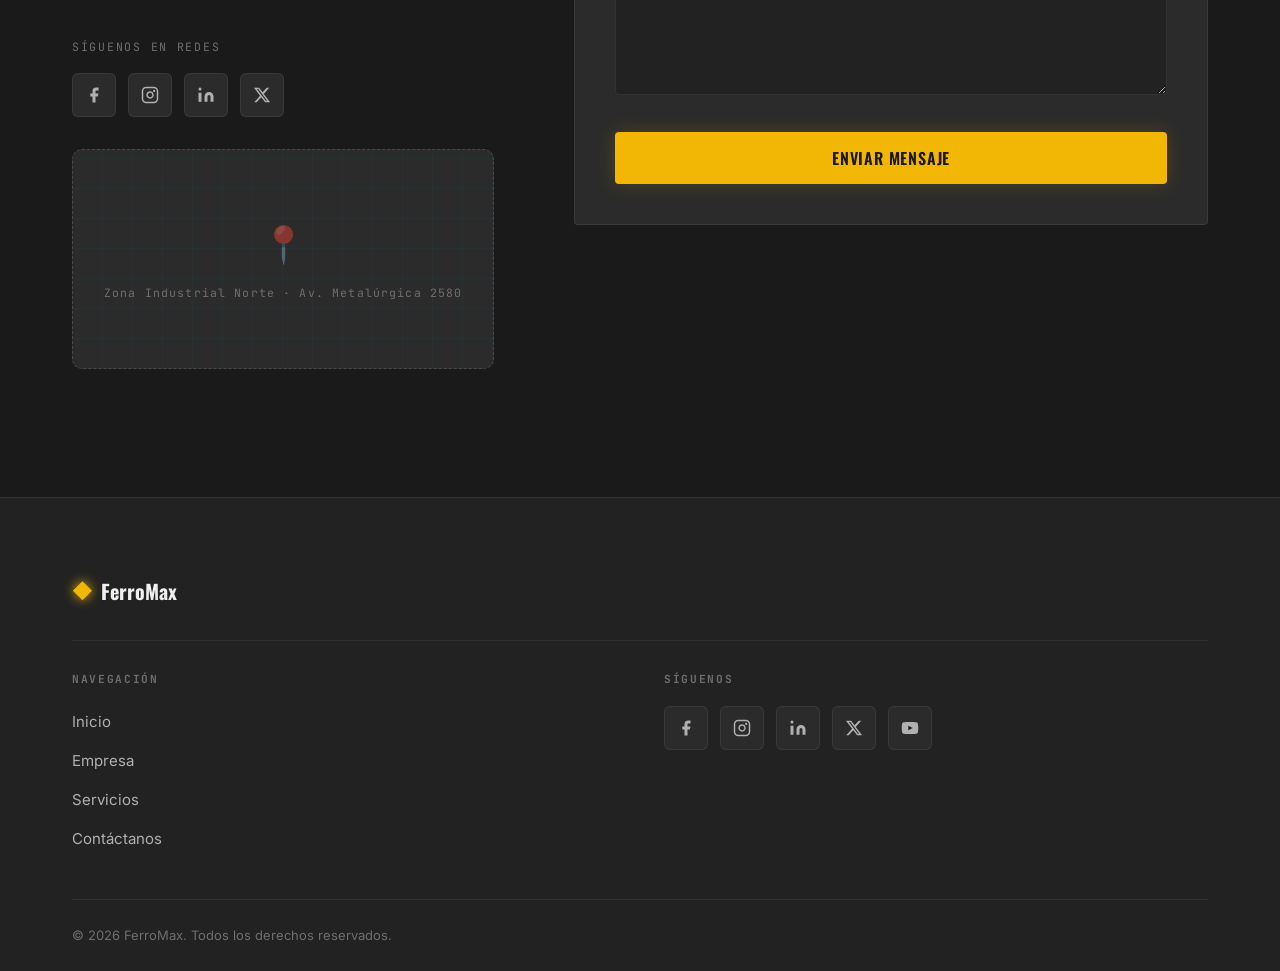
==== commit b9f70703: "feat: construction industry demo content" ====
--- a/contacto.html
+++ b/contacto.html
@@ -3,15 +3,15 @@
 <head>
   <meta charset="UTF-8">
   <meta name="viewport" content="width=device-width, initial-scale=1.0">
-  <meta name="description" content="Contáctanos para tu próximo proyecto digital. Lumina ofrece diseño web, estrategia digital y branding. Escríbenos hoy mismo.">
+  <meta name="description" content="Contactá a FerroMax para tu proyecto metálico. Puertas, portones, estructuras y herrería a medida. Presupuesto sin cargo en 24 horas.">
   <meta name="robots" content="index, follow">
-  <meta property="og:title" content="Contáctanos — Lumina Agencia Digital">
-  <meta property="og:description" content="¿Tienes un proyecto en mente? Hablemos. El equipo de Lumina está listo para ayudarte.">
+  <meta property="og:title" content="Contáctanos — FerroMax Fabricación Metálica">
+  <meta property="og:description" content="¿Tenés un proyecto metálico? Hablémoslo. El equipo de FerroMax te responde en 24 horas.">
   <meta property="og:type" content="website">
-  <title>Contáctanos — Lumina Agencia Digital</title>
+  <title>Contáctanos — FerroMax Fabricación Metálica</title>
   <link rel="preconnect" href="https://fonts.googleapis.com">
   <link rel="preconnect" href="https://fonts.gstatic.com" crossorigin>
-  <link href="https://fonts.googleapis.com/css2?family=Space+Grotesk:wght@400;500;600;700&family=Jost:wght@400;500;600&family=JetBrains+Mono:wght@400;500&display=swap" rel="stylesheet">
+  <link href="https://fonts.googleapis.com/css2?family=Oswald:wght@400;500;600;700&family=Inter:wght@400;500;600&family=JetBrains+Mono:wght@400;500&display=swap" rel="stylesheet">
   <link rel="stylesheet" href="css/styles.css">
 </head>
 <body class="page-body">
@@ -21,9 +21,9 @@
   <!-- ── HEADER ── -->
   <header class="site-header" id="site-header" role="banner">
     <div class="container header-inner">
-      <a href="index.html" class="logo" aria-label="Lumina — Inicio">
+      <a href="index.html" class="logo" aria-label="FerroMax — Inicio">
         <span class="logo-mark" aria-hidden="true">◆</span>
-        <span class="logo-text">Lumina</span>
+        <span class="logo-text">FerroMax</span>
       </a>
       <nav class="main-nav" id="main-nav" aria-label="Navegación principal">
         <ul class="nav-list" role="list">
@@ -61,9 +61,9 @@
           <span class="breadcrumb-sep" aria-hidden="true">/</span>
           <span class="breadcrumb-current" aria-current="page">Contáctanos</span>
         </nav>
-        <span class="label">Hablemos</span>
-        <h1 id="contacto-heading">¿Tienes un proyecto? <span class="gradient-text">Cuéntanos</span></h1>
-        <p>Estamos listos para escuchar tu idea y convertirla en una realidad digital. Sin compromisos, solo soluciones.</p>
+        <span class="label">Hablémoslo</span>
+        <h1 id="contacto-heading">¿Listo para tu proyecto metálico? <span class="gradient-text">Solicitá tu cotización</span></h1>
+        <p>Completá el formulario o escribínos directamente. Un especialista FerroMax te responde con presupuesto sin cargo en menos de 24 horas hábiles.</p>
       </div>
     </section>
 
@@ -74,7 +74,7 @@
         <!-- ─ Contact Info (left) ─ -->
         <div data-reveal="left">
           <h2 class="contact-info-title" id="formulario-heading">Información de contacto</h2>
-          <p class="contact-info-desc">Lorem ipsum dolor sit amet, consectetur adipiscing elit. Puedes escribirnos, llamarnos o visitarnos. Respondemos en menos de 24 horas.</p>
+          <p class="contact-info-desc">Estamos en la Zona Industrial Norte, disponibles de lunes a sábado. También podés escribirnos por WhatsApp para consultas rápidas sobre materiales y precios.</p>
 
           <address>
             <ul class="contact-items" aria-label="Datos de contacto">
@@ -93,7 +93,7 @@
                 </div>
                 <div class="ci-content">
                   <div class="ci-label">Correo electrónico</div>
-                  <a href="mailto:hola@lumina.agency" class="ci-value" style="transition:color var(--t);" onmouseover="this.style.color='var(--accent)'" onmouseout="this.style.color='var(--text)'">hola@lumina.agency</a>
+                  <a href="mailto:cotizaciones@ferromax.com" class="ci-value" style="transition:color var(--t);" onmouseover="this.style.color='var(--accent)'" onmouseout="this.style.color='var(--text)'">cotizaciones@ferromax.com</a>
                 </div>
               </li>
               <li class="contact-item">
@@ -102,7 +102,7 @@
                 </div>
                 <div class="ci-content">
                   <div class="ci-label">Dirección</div>
-                  <span class="ci-value">Av. Digital 1234, Piso 5<br>Ciudad Innovación, CP 10000</span>
+                  <span class="ci-value">Av. Metalúrrgica 2580<br>Zona Industrial Norte, CP 5000</span>
                 </div>
               </li>
               <li class="contact-item">
@@ -137,17 +137,17 @@
           </div>
 
           <!-- Map placeholder -->
-          <div class="map-ph" role="img" aria-label="Mapa de ubicación Lumina — Ciudad Innovación">
+            <div class="map-ph" role="img" aria-label="Mapa de ubicación FerroMax — Zona Industrial Norte">
             <span class="map-ph-icon" aria-hidden="true">📍</span>
-            <span class="map-ph-text">Ciudad Innovación · Av. Digital 1234</span>
+            <span class="map-ph-text">Zona Industrial Norte · Av. Metalúrgica 2580</span>
           </div>
         </div>
 
         <!-- ─ Contact Form (right) ─ -->
         <div data-reveal="right">
           <div class="form-card">
-            <h2 class="form-title">Envíanos un mensaje</h2>
-            <p class="form-sub">Completa el formulario y nos pondremos en contacto contigo a la brevedad.</p>
+            <h2 class="form-title">Solicitá tu cotización</h2>
+            <p class="form-sub">Describínos el trabajo que necesitás. Te respondemos con presupuesto detallado en 24 horas hábiles.</p>
 
             <form id="contact-form" novalidate aria-label="Formulario de contacto">
 
@@ -219,7 +219,7 @@
               <button type="submit" class="btn btn-primary form-submit">Enviar Mensaje</button>
 
               <div id="form-success" class="form-success" role="status" aria-live="polite">
-                ✓ ¡Mensaje enviado con éxito! Te contactaremos pronto.
+                &#x2713; ¡Solicitud enviada con éxito! Te contactaremos con tu presupuesto a la brevedad.
               </div>
 
             </form>
@@ -237,7 +237,7 @@
       <!-- Brand row -->
       <div class="footer-brand-row">
         <span class="logo-mark" aria-hidden="true">◆</span>
-        <span class="footer-logo-text">Lumina</span>
+        <span class="footer-logo-text">FerroMax</span>
       </div>
 
       <!-- Two columns -->
@@ -279,7 +279,7 @@
 
     <div class="footer-bottom">
       <div class="container" style="display:flex;flex-wrap:wrap;justify-content:space-between;align-items:center;gap:0.5rem;">
-        <p class="footer-copy">&copy; 2026 Lumina. Todos los derechos reservados.</p>
+        <p class="footer-copy">&copy; 2026 FerroMax. Todos los derechos reservados.</p>
       </div>
     </div>
   </footer>
--- a/css/styles.css
+++ b/css/styles.css
@@ -1,36 +1,36 @@
 /* =============================================================
-   LUMINA — Global Stylesheet v1.0
-   Dark-first · Mobile-first · Neon accents · SEO-ready
+   FERROMAX — Global Stylesheet v2.0
+   Industrial · Steel · Metal Construction · Mobile-first
    ============================================================= */
 
 /* ── 1. DESIGN TOKENS ── */
 :root {
-  /* Background palette */
-  --bg: #080810;
-  --bg-surface: #0f0f1a;
-  --bg-card: #14142a;
-  --bg-card-hover: #1a1a32;
+  /* Background palette — dark steel */
+  --bg: #1a1a1a;
+  --bg-surface: #222222;
+  --bg-card: #2b2b2b;
+  --bg-card-hover: #333333;
 
   /* Borders */
-  --border: rgba(255, 255, 255, 0.06);
-  --border-md: rgba(255, 255, 255, 0.12);
-
-  /* Accent colors */
-  --accent: #00d4ff;
-  --accent-hover: #33ddff;
-  --accent-glow: rgba(0, 212, 255, 0.16);
-  --accent-2: #7c3aed;
-  --accent-2-glow: rgba(124, 58, 237, 0.16);
-  --accent-amber: #f59e0b;
+  --border: rgba(255, 255, 255, 0.07);
+  --border-md: rgba(255, 255, 255, 0.15);
+
+  /* Accent colors — safety yellow + rust */
+  --accent: #F2B705;
+  --accent-hover: #f5c432;
+  --accent-glow: rgba(242, 183, 5, 0.18);
+  --accent-2: #8C3A2B;
+  --accent-2-glow: rgba(140, 58, 43, 0.2);
+  --accent-amber: #F2B705;
 
   /* Text */
-  --text: #f0f0f8;
-  --text-2: #9898b4;
-  --text-3: #54547a;
-
-  /* Typography */
-  --font-display: 'Space Grotesk', system-ui, sans-serif;
-  --font-body: 'Jost', system-ui, -apple-system, sans-serif;
+  --text: #F0F0F0;
+  --text-2: #B0B0B0;
+  --text-3: #6E6E6E;
+
+  /* Typography — Industrial */
+  --font-display: 'Oswald', 'Impact', sans-serif;
+  --font-body: 'Inter', 'Roboto', system-ui, sans-serif;
   --font-mono: 'JetBrains Mono', 'Fira Code', monospace;
 
   /* Fluid type scale */
@@ -44,11 +44,11 @@
   --pad: clamp(1rem, 4vw, 2rem);
   --section: clamp(5rem, 10vw, 9rem);
 
-  /* Border radius */
-  --r-sm: 8px;
-  --r-md: 14px;
-  --r-lg: 22px;
-  --r-xl: 40px;
+  /* Border radius — industrial, sharper corners */
+  --r-sm: 4px;
+  --r-md: 6px;
+  --r-lg: 10px;
+  --r-xl: 4px;
 
   /* Shadows */
   --shadow: 0 8px 32px rgba(0, 0, 0, 0.55);
@@ -114,9 +114,10 @@
 h1, h2, h3, h4, h5, h6 {
   font-family: var(--font-display);
   font-weight: 700;
-  line-height: 1.15;
-  letter-spacing: -0.02em;
+  line-height: 1.1;
+  letter-spacing: 0.03em;
   color: var(--text);
+  text-transform: uppercase;
 }
 
 /* ── 3. LAYOUT ── */
@@ -182,12 +183,15 @@
 
 .btn-primary {
   background: var(--accent);
-  color: #080810;
+  color: #1a1a1a;
   box-shadow: 0 0 20px var(--accent-glow);
+  font-family: var(--font-display);
+  letter-spacing: 0.05em;
+  text-transform: uppercase;
 }
 .btn-primary:hover {
   background: var(--accent-hover);
-  box-shadow: 0 0 32px rgba(0, 212, 255, 0.35);
+  box-shadow: 0 0 32px rgba(242, 183, 5, 0.4);
   transform: translateY(-2px);
 }
 
@@ -195,10 +199,12 @@
   background: var(--accent-2);
   color: #fff;
   box-shadow: 0 0 20px var(--accent-2-glow);
+  letter-spacing: 0.05em;
+  text-transform: uppercase;
 }
 .btn-secondary:hover {
-  background: #8b46f5;
-  box-shadow: 0 0 32px rgba(124, 58, 237, 0.35);
+  background: #a04432;
+  box-shadow: 0 0 32px rgba(140, 58, 43, 0.4);
   transform: translateY(-2px);
 }
 
@@ -206,10 +212,12 @@
   background: transparent;
   color: var(--accent);
   border: 1px solid var(--accent);
+  letter-spacing: 0.05em;
+  text-transform: uppercase;
 }
 .btn-outline:hover {
   background: var(--accent);
-  color: #080810;
+  color: #1a1a1a;
   box-shadow: var(--glow);
   transform: translateY(-2px);
 }
@@ -226,10 +234,10 @@
 }
 
 .site-header.scrolled {
-  background: rgba(8, 8, 16, 0.9);
+  background: rgba(26, 26, 26, 0.95);
   backdrop-filter: blur(18px);
   -webkit-backdrop-filter: blur(18px);
-  border-bottom-color: var(--border);
+  border-bottom-color: var(--border-md);
 }
 
 .header-inner {
@@ -327,7 +335,7 @@
   top: 72px;
   left: 0;
   right: 0;
-  background: rgba(8, 8, 16, 0.98);
+  background: rgba(26, 26, 26, 0.98);
   backdrop-filter: blur(20px);
   -webkit-backdrop-filter: blur(20px);
   border-bottom: 1px solid var(--border);
@@ -416,13 +424,13 @@
 }
 
 .slide-1::before {
-  background: linear-gradient(135deg, #06091c 0%, #120830 45%, #060e24 100%);
+  background: linear-gradient(150deg, #111111 0%, #1e1a08 50%, #0f0f0f 100%);
 }
 .slide-2::before {
-  background: linear-gradient(135deg, #091a06 0%, #060e30 45%, #180830 100%);
+  background: linear-gradient(150deg, #120a07 0%, #1c1108 50%, #111010 100%);
 }
 .slide-3::before {
-  background: linear-gradient(135deg, #1a0608 0%, #0c0618 45%, #06101c 100%);
+  background: linear-gradient(150deg, #0c0c0c 0%, #181410 50%, #0f0d0b 100%);
 }
 
 /* Ambient glow overlays */
@@ -431,8 +439,8 @@
   position: absolute;
   inset: 0;
   background:
-    radial-gradient(ellipse 65% 65% at 70% 50%, rgba(0, 212, 255, 0.07) 0%, transparent 70%),
-    radial-gradient(ellipse 45% 45% at 25% 60%, rgba(124, 58, 237, 0.09) 0%, transparent 70%);
+    radial-gradient(ellipse 65% 65% at 70% 50%, rgba(242, 183, 5, 0.06) 0%, transparent 70%),
+    radial-gradient(ellipse 45% 45% at 25% 60%, rgba(140, 58, 43, 0.07) 0%, transparent 70%);
   z-index: 1;
   pointer-events: none;
 }
@@ -442,8 +450,8 @@
   position: absolute;
   inset: 0;
   background-image:
-    linear-gradient(rgba(0, 212, 255, 0.03) 1px, transparent 1px),
-    linear-gradient(90deg, rgba(0, 212, 255, 0.03) 1px, transparent 1px);
+    linear-gradient(rgba(242, 183, 5, 0.025) 1px, transparent 1px),
+    linear-gradient(90deg, rgba(242, 183, 5, 0.025) 1px, transparent 1px);
   background-size: 60px 60px;
   z-index: 1;
   pointer-events: none;
@@ -529,7 +537,7 @@
 .slider-btn:hover {
   background: var(--accent);
   border-color: var(--accent);
-  color: #080810;
+  color: #1a1a1a;
   box-shadow: 0 0 14px var(--accent-glow);
 }
 
@@ -548,7 +556,7 @@
   right: -15%;
   width: 600px;
   height: 600px;
-  background: radial-gradient(circle, rgba(124, 58, 237, 0.055) 0%, transparent 70%);
+  background: radial-gradient(circle, rgba(242, 183, 5, 0.04) 0%, transparent 70%);
   pointer-events: none;
 }
 
@@ -580,7 +588,7 @@
   display: flex;
   align-items: center;
   justify-content: center;
-  background: linear-gradient(135deg, #14142a, #1a1040);
+  background: linear-gradient(135deg, #2b2b2b, #1e1a0a);
   font-size: 5rem;
 }
 
@@ -769,7 +777,7 @@
   content: '';
   position: absolute;
   inset: 0;
-  background: radial-gradient(ellipse 70% 70% at 50% 50%, rgba(0, 212, 255, 0.05) 0%, transparent 70%);
+  background: radial-gradient(ellipse 70% 70% at 50% 50%, rgba(242, 183, 5, 0.05) 0%, transparent 70%);
   pointer-events: none;
 }
 .cta-inner {
@@ -797,7 +805,7 @@
   right: -10%;
   width: 500px;
   height: 500px;
-  background: radial-gradient(circle, rgba(0, 212, 255, 0.05) 0%, transparent 70%);
+  background: radial-gradient(circle, rgba(242, 183, 5, 0.05) 0%, transparent 70%);
   pointer-events: none;
 }
 .page-hero::after {
@@ -807,7 +815,7 @@
   left: -10%;
   width: 400px;
   height: 400px;
-  background: radial-gradient(circle, rgba(124, 58, 237, 0.06) 0%, transparent 70%);
+  background: radial-gradient(circle, rgba(140, 58, 43, 0.06) 0%, transparent 70%);
   pointer-events: none;
 }
 .page-hero-content {
@@ -1306,3 +1314,237 @@
 ::-webkit-scrollbar-thumb:hover { background: var(--accent); }
 
 hr.divider { height: 1px; background: var(--border); border: none; margin: 0; }
+
+/* ── 17. QUOTATION WIZARD MODAL ── */
+.wz-modal {
+  position: fixed;
+  inset: 0;
+  z-index: 200;
+  display: flex;
+  align-items: center;
+  justify-content: center;
+  padding: 1rem;
+  pointer-events: none;
+  opacity: 0;
+  transition: opacity var(--t-slow);
+}
+.wz-modal.open {
+  opacity: 1;
+  pointer-events: all;
+}
+.wz-overlay {
+  position: absolute;
+  inset: 0;
+  background: rgba(0, 0, 0, 0.8);
+  cursor: pointer;
+}
+.wz-dialog {
+  position: relative;
+  z-index: 1;
+  background: var(--bg-card);
+  border: 1px solid var(--border-md);
+  border-top: 3px solid var(--accent);
+  border-radius: var(--r-md);
+  width: 100%;
+  max-width: 600px;
+  max-height: 92vh;
+  overflow-y: auto;
+  padding: clamp(1.5rem, 4vw, 2.5rem);
+  box-shadow: 0 24px 80px rgba(0, 0, 0, 0.7);
+  transform: translateY(20px) scale(0.97);
+  transition: transform var(--t-slow);
+}
+.wz-modal.open .wz-dialog {
+  transform: translateY(0) scale(1);
+}
+.wz-dialog::-webkit-scrollbar { width: 4px; }
+.wz-dialog::-webkit-scrollbar-thumb { background: var(--border-md); border-radius: 2px; }
+.wz-header {
+  display: flex;
+  align-items: flex-start;
+  justify-content: space-between;
+  gap: 1rem;
+  margin-bottom: 1.5rem;
+}
+.wz-service-tag {
+  font-family: var(--font-mono);
+  font-size: 0.68rem;
+  letter-spacing: 0.12em;
+  text-transform: uppercase;
+  color: var(--accent);
+  background: var(--accent-glow);
+  border: 1px solid rgba(242, 183, 5, 0.25);
+  padding: 0.25rem 0.75rem;
+  border-radius: var(--r-sm);
+  display: inline-block;
+  margin-bottom: 0.5rem;
+}
+.wz-title {
+  font-size: 1.375rem;
+  font-weight: 700;
+  letter-spacing: 0.05em;
+  color: var(--text);
+  text-transform: uppercase;
+}
+.wz-close {
+  width: 36px;
+  height: 36px;
+  border-radius: var(--r-sm);
+  background: var(--bg-surface);
+  border: 1px solid var(--border);
+  display: flex;
+  align-items: center;
+  justify-content: center;
+  font-size: 1.25rem;
+  color: var(--text-2);
+  flex-shrink: 0;
+  line-height: 1;
+  transition: var(--t);
+}
+.wz-close:hover {
+  background: rgba(242, 183, 5, 0.1);
+  border-color: var(--accent);
+  color: var(--accent);
+}
+.wz-progress { margin-bottom: 2rem; }
+.wz-prog-track {
+  height: 3px;
+  background: var(--border-md);
+  border-radius: 2px;
+  margin-bottom: 0.75rem;
+}
+.wz-prog-fill {
+  height: 100%;
+  background: var(--accent);
+  border-radius: 2px;
+  transition: width 0.4s var(--ease);
+  box-shadow: 0 0 8px rgba(242, 183, 5, 0.45);
+}
+.wz-prog-labels {
+  display: flex;
+  justify-content: space-between;
+}
+.wz-prog-label {
+  font-family: var(--font-mono);
+  font-size: 0.6rem;
+  letter-spacing: 0.06em;
+  text-transform: uppercase;
+  color: var(--text-3);
+  transition: color var(--t);
+}
+.wz-prog-label.active { color: var(--accent); font-weight: 600; }
+.wz-step { display: none; }
+.wz-step.active { display: block; animation: wzFadeIn 0.3s var(--ease); }
+@keyframes wzFadeIn {
+  from { opacity: 0; transform: translateX(10px); }
+  to   { opacity: 1; transform: translateX(0); }
+}
+.wz-step-label {
+  font-family: var(--font-mono);
+  font-size: 0.68rem;
+  letter-spacing: 0.1em;
+  text-transform: uppercase;
+  color: var(--text-3);
+  margin-bottom: 0.5rem;
+  display: block;
+}
+.wz-step-title {
+  font-size: 1.2rem;
+  font-weight: 700;
+  letter-spacing: 0.04em;
+  text-transform: uppercase;
+  margin-bottom: 1.25rem;
+  color: var(--text);
+}
+.wz-step-sub {
+  font-size: 0.875rem;
+  color: var(--text-2);
+  margin-bottom: 1.25rem;
+  margin-top: -0.75rem;
+  line-height: 1.6;
+}
+.wz-options {
+  display: flex;
+  flex-direction: column;
+  gap: 0.625rem;
+  margin-bottom: 1.5rem;
+}
+.wz-options-grid {
+  display: grid;
+  grid-template-columns: repeat(2, 1fr);
+  gap: 0.625rem;
+  margin-bottom: 1.5rem;
+}
+@media (max-width: 420px) { .wz-options-grid { grid-template-columns: 1fr; } }
+.wz-option {
+  display: flex;
+  align-items: center;
+  gap: 0.875rem;
+  padding: 0.875rem 1rem;
+  background: var(--bg-surface);
+  border: 1px solid var(--border);
+  border-radius: var(--r-sm);
+  text-align: left;
+  cursor: pointer;
+  transition: var(--t);
+  font-size: 0.9375rem;
+  color: var(--text-2);
+  width: 100%;
+}
+.wz-option:hover {
+  background: var(--bg-card-hover);
+  border-color: var(--border-md);
+  color: var(--text);
+}
+.wz-option.selected {
+  background: var(--accent-glow);
+  border-color: var(--accent);
+  color: var(--text);
+}
+.wz-opt-icon { font-size: 1.25rem; flex-shrink: 0; }
+.wz-opt-label { font-weight: 500; }
+.wz-fields { display: flex; flex-direction: column; }
+.wz-actions {
+  display: flex;
+  justify-content: space-between;
+  align-items: center;
+  gap: 1rem;
+  margin-top: 1.5rem;
+  padding-top: 1.5rem;
+  border-top: 1px solid var(--border);
+}
+.wz-btn { min-width: 130px; }
+.wz-error {
+  font-size: 0.8125rem;
+  color: #f87171;
+  margin-bottom: 0.75rem;
+  display: none;
+}
+.wz-step-confirm { text-align: center; padding: 1.5rem 0; }
+.wz-confirm-icon { font-size: 4rem; margin-bottom: 1rem; line-height: 1; display: block; }
+.wz-confirm-text {
+  color: var(--text-2);
+  font-size: 0.9375rem;
+  line-height: 1.8;
+  max-width: 44ch;
+  margin-inline: auto;
+  margin-bottom: 1.5rem;
+}
+.card[data-service] { cursor: pointer; }
+.card-quote-btn {
+  display: inline-flex;
+  align-items: center;
+  gap: 0.375rem;
+  font-size: 0.875rem;
+  font-weight: 600;
+  color: var(--accent);
+  margin-top: 1.5rem;
+  transition: var(--t);
+  background: none;
+  border: none;
+  cursor: pointer;
+  font-family: inherit;
+  padding: 0;
+  letter-spacing: 0.03em;
+}
+.card-quote-btn:hover { gap: 0.65rem; }
